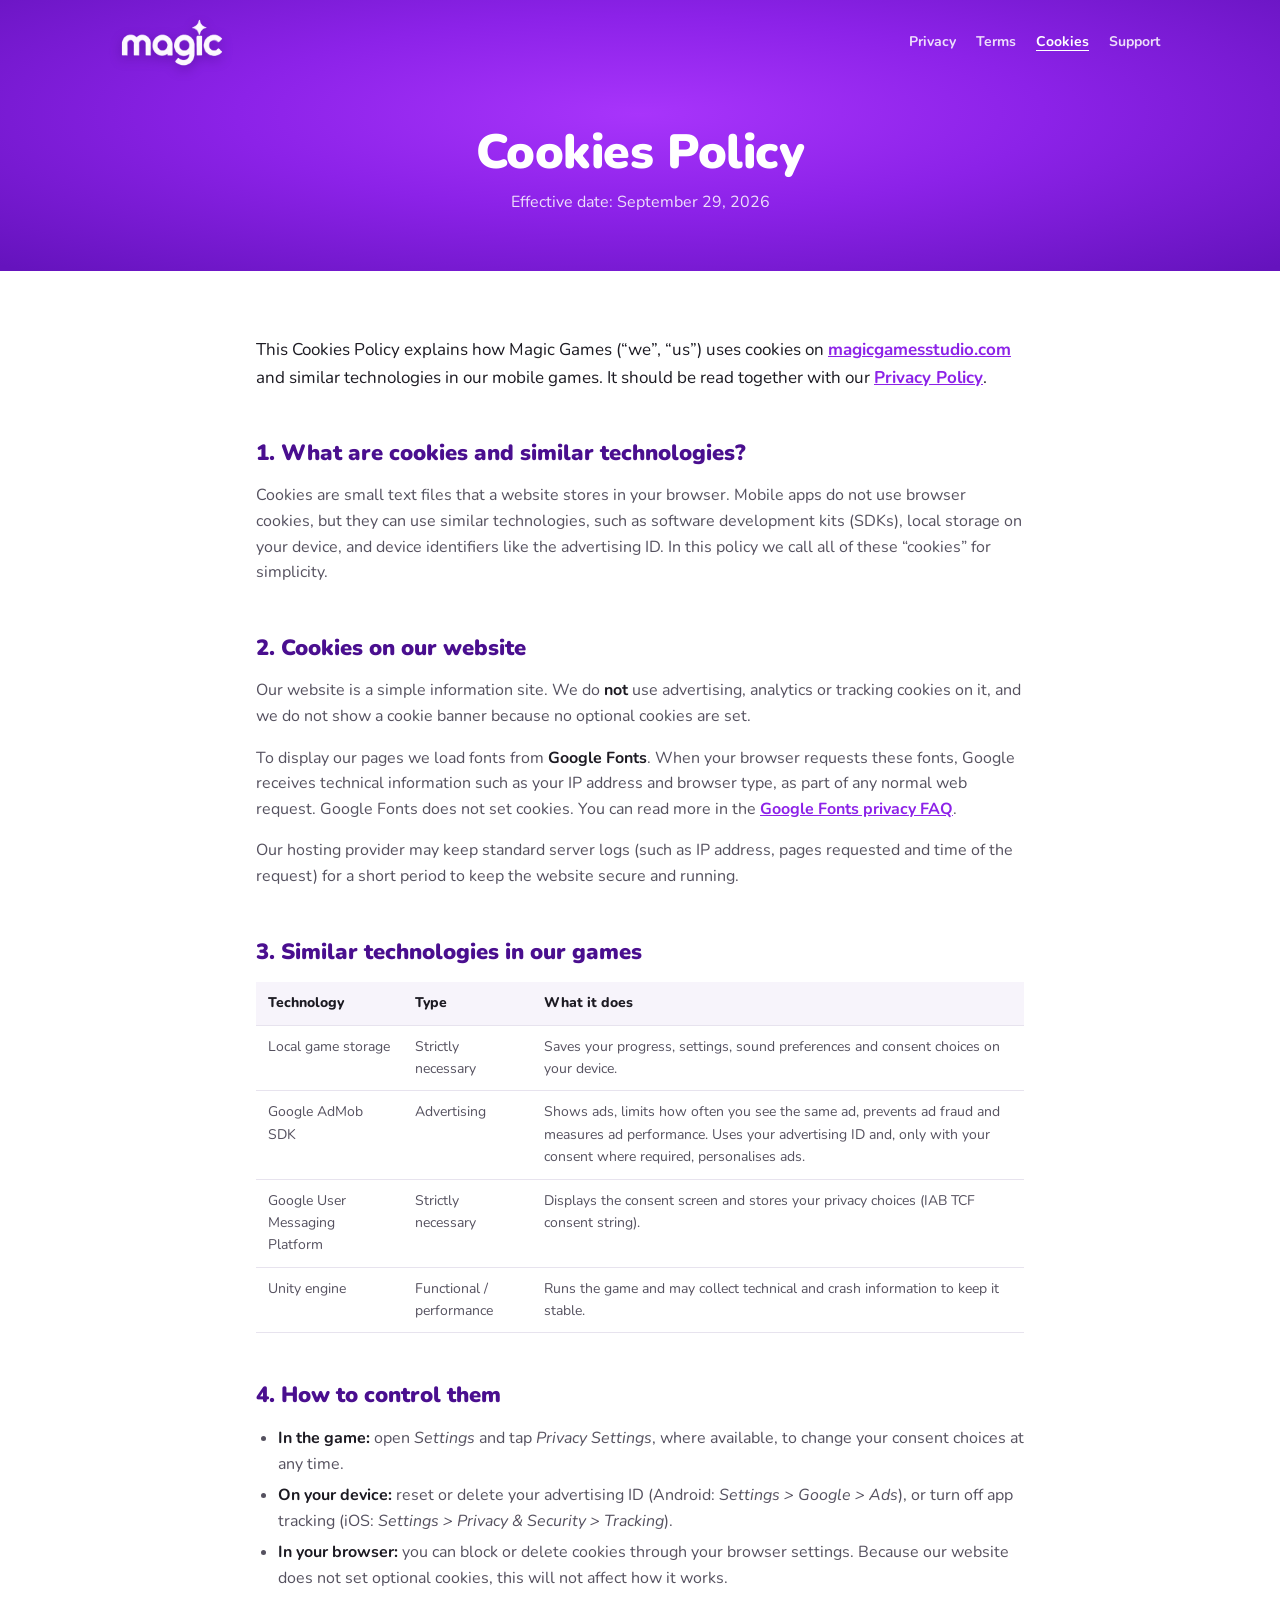
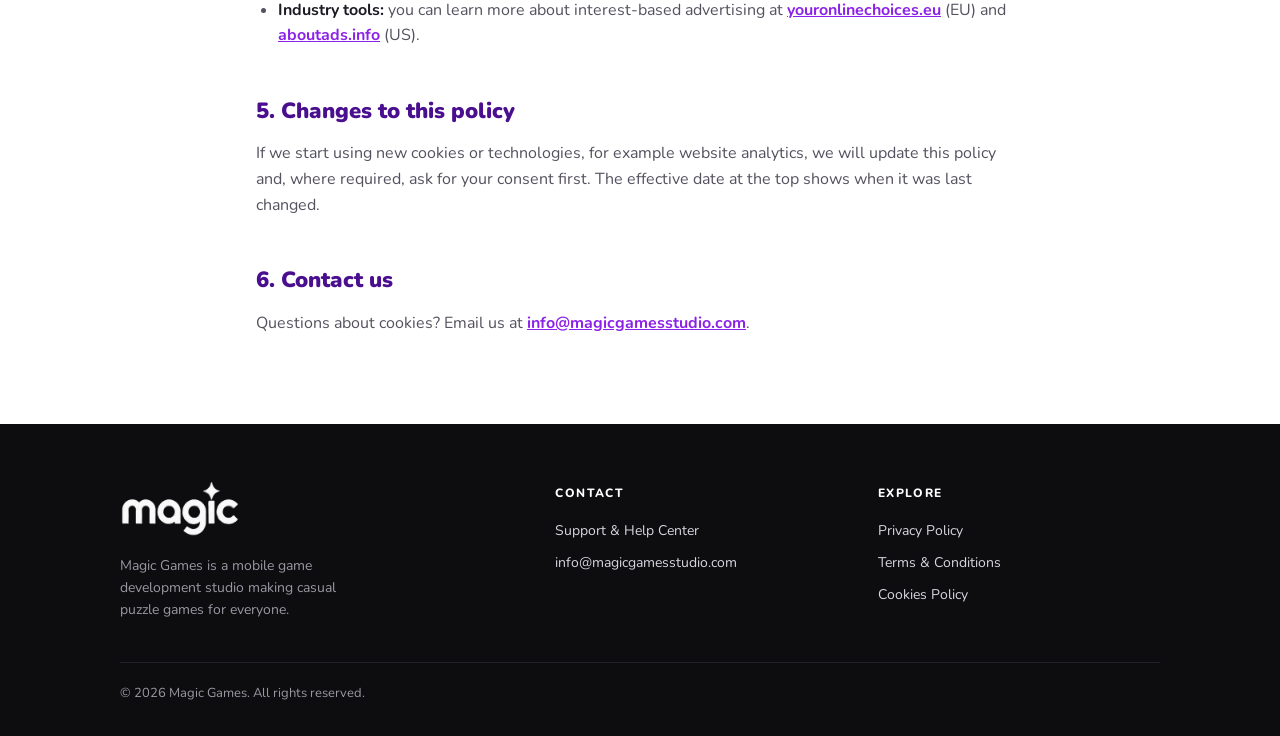
==== cookies-policy/index.html @ c6f0f84b "Magic Games website: home, privacy, terms, cookies, support Co-Authored-By: Claude Opus 5.5 <noreply" ====
<!doctype html>
<html lang="en">
<head>
  <meta charset="utf-8">
  <meta name="viewport" content="width=device-width, initial-scale=1">
  <title>Cookies Policy | Magic Games</title>
  <meta name="description" content="How Magic Games uses cookies on its website and similar technologies in its mobile games.">
  <link rel="canonical" href="https://magicgamesstudio.com/cookies-policy/">
  <meta name="theme-color" content="#8c22e8">
  <link rel="icon" type="image/png" href="/assets/favicon.png">
  <link rel="apple-touch-icon" href="/assets/apple-touch-icon.png">
  <link rel="preconnect" href="https://fonts.googleapis.com">
  <link rel="preconnect" href="https://fonts.gstatic.com" crossorigin>
  <link href="https://fonts.googleapis.com/css2?family=Nunito:wght@400;600;700;800;900&display=swap" rel="stylesheet">
  <link rel="stylesheet" href="/assets/style.css">
</head>
<body>
  <header class="purple-bg">
    <div class="topbar">
      <div class="topbar-inner">
        <a class="topbar-logo" href="/"><img src="/assets/logo-white-600.png" alt="Magic Games home" width="600" height="281"></a>
        <nav aria-label="Legal">
          <a href="/privacy-policy/">Privacy</a>
          <a href="/terms-conditions/">Terms</a>
          <a href="/cookies-policy/" aria-current="page">Cookies</a>
          <a href="/support/">Support</a>
        </nav>
      </div>
    </div>
    <div class="page-head">
      <h1>Cookies Policy</h1>
      <p>Effective date: September 29, 2026</p>
    </div>
  </header>

  <main class="doc">
    <p class="lead">This Cookies Policy explains how Magic Games (&ldquo;we&rdquo;, &ldquo;us&rdquo;) uses cookies on <a href="https://magicgamesstudio.com">magicgamesstudio.com</a> and similar technologies in our mobile games. It should be read together with our <a href="/privacy-policy/">Privacy Policy</a>.</p>

    <h2 id="what">1. What are cookies and similar technologies?</h2>
    <p>Cookies are small text files that a website stores in your browser. Mobile apps do not use browser cookies, but they can use similar technologies, such as software development kits (SDKs), local storage on your device, and device identifiers like the advertising ID. In this policy we call all of these &ldquo;cookies&rdquo; for simplicity.</p>

    <h2 id="website">2. Cookies on our website</h2>
    <p>Our website is a simple information site. We do <strong>not</strong> use advertising, analytics or tracking cookies on it, and we do not show a cookie banner because no optional cookies are set.</p>
    <p>To display our pages we load fonts from <strong>Google Fonts</strong>. When your browser requests these fonts, Google receives technical information such as your IP address and browser type, as part of any normal web request. Google Fonts does not set cookies. You can read more in the <a href="https://developers.google.com/fonts/faq/privacy" target="_blank" rel="noopener">Google Fonts privacy FAQ</a>.</p>
    <p>Our hosting provider may keep standard server logs (such as IP address, pages requested and time of the request) for a short period to keep the website secure and running.</p>

    <h2 id="games">3. Similar technologies in our games</h2>
    <div class="table-wrap">
      <table>
        <thead>
          <tr><th>Technology</th><th>Type</th><th>What it does</th></tr>
        </thead>
        <tbody>
          <tr><td>Local game storage</td><td>Strictly necessary</td><td>Saves your progress, settings, sound preferences and consent choices on your device.</td></tr>
          <tr><td>Google AdMob SDK</td><td>Advertising</td><td>Shows ads, limits how often you see the same ad, prevents ad fraud and measures ad performance. Uses your advertising ID and, only with your consent where required, personalises ads.</td></tr>
          <tr><td>Google User Messaging Platform</td><td>Strictly necessary</td><td>Displays the consent screen and stores your privacy choices (IAB TCF consent string).</td></tr>
          <tr><td>Unity engine</td><td>Functional / performance</td><td>Runs the game and may collect technical and crash information to keep it stable.</td></tr>
        </tbody>
      </table>
    </div>

    <h2 id="control">4. How to control them</h2>
    <ul>
      <li><strong>In the game:</strong> open <em>Settings</em> and tap <em>Privacy Settings</em>, where available, to change your consent choices at any time.</li>
      <li><strong>On your device:</strong> reset or delete your advertising ID (Android: <em>Settings &gt; Google &gt; Ads</em>), or turn off app tracking (iOS: <em>Settings &gt; Privacy &amp; Security &gt; Tracking</em>).</li>
      <li><strong>In your browser:</strong> you can block or delete cookies through your browser settings. Because our website does not set optional cookies, this will not affect how it works.</li>
      <li><strong>Industry tools:</strong> you can learn more about interest-based advertising at <a href="https://www.youronlinechoices.eu/" target="_blank" rel="noopener">youronlinechoices.eu</a> (EU) and <a href="https://optout.aboutads.info/" target="_blank" rel="noopener">aboutads.info</a> (US).</li>
    </ul>

    <h2 id="changes">5. Changes to this policy</h2>
    <p>If we start using new cookies or technologies, for example website analytics, we will update this policy and, where required, ask for your consent first. The effective date at the top shows when it was last changed.</p>

    <h2 id="contact">6. Contact us</h2>
    <p>Questions about cookies? Email us at <a href="mailto:info@magicgamesstudio.com">info@magicgamesstudio.com</a>.</p>
  </main>

  <footer class="site-footer">
    <div class="footer-inner">
      <div class="footer-brand">
        <a href="/"><img class="footer-logo" src="/assets/logo-white-600.png" alt="Magic Games" width="600" height="281"></a>
        <p class="footer-about">Magic Games is a mobile game development studio making casual puzzle games for everyone.</p>
      </div>
      <div>
        <h2>Contact</h2>
        <ul>
          <li><a href="/support/">Support &amp; Help Center</a></li>
          <li><a href="mailto:info@magicgamesstudio.com">info@magicgamesstudio.com</a></li>
        </ul>
      </div>
      <div>
        <h2>Explore</h2>
        <ul>
          <li><a href="/privacy-policy/">Privacy Policy</a></li>
          <li><a href="/terms-conditions/">Terms &amp; Conditions</a></li>
          <li><a href="/cookies-policy/">Cookies Policy</a></li>
        </ul>
      </div>
    </div>
    <div class="footer-bottom">&copy; 2026 Magic Games. All rights reserved.</div>
  </footer>
</body>
</html>
---- assets/style.css ----
:root {
  --purple-hi: #a834fb;
  --purple: #8c22e8;
  --purple-lo: #6513bd;
  --purple-ink: #4a0f8f;
  --ink: #1c1a22;
  --ink-soft: #55515f;
  --line: #e7e3ee;
  --paper: #ffffff;
  --paper-soft: #f7f4fb;
  --footer: #0d0d0f;
  --footer-text: #9a97a3;
  --radius: 14px;
  --font: "Nunito", -apple-system, BlinkMacSystemFont, "Segoe UI", Roboto, "Helvetica Neue", Arial, sans-serif;
}

*, *::before, *::after { box-sizing: border-box; }

html { -webkit-text-size-adjust: 100%; scroll-behavior: smooth; }

body {
  margin: 0;
  font-family: var(--font);
  color: var(--ink);
  background: var(--paper);
  line-height: 1.6;
  display: flex;
  flex-direction: column;
  min-height: 100vh;
  min-height: 100svh;
}

a { color: inherit; }
img { max-width: 100%; display: block; }

.purple-bg {
  background:
    radial-gradient(ellipse 70% 80% at 50% 42%, var(--purple-hi) 0%, var(--purple) 45%, var(--purple-lo) 100%);
  color: #fff;
}

/* ---------- Home hero ---------- */

.hero {
  flex: 1;
  min-height: 70vh;
  min-height: 70svh;
  display: flex;
  flex-direction: column;
  align-items: center;
  justify-content: center;
  gap: clamp(28px, 5vh, 48px);
  padding: 64px 16px;
  text-align: center;
}

.hero-logo {
  width: clamp(220px, 36vw, 500px);
  height: auto;
  filter: drop-shadow(0 14px 18px rgba(55, 0, 110, 0.45));
  animation: float 6s ease-in-out infinite;
}

.hero h1 {
  position: absolute;
  width: 1px; height: 1px;
  overflow: hidden;
  clip: rect(0 0 0 0);
}

@keyframes float {
  0%, 100% { transform: translateY(0); }
  50% { transform: translateY(-8px); }
}

@media (prefers-reduced-motion: reduce) {
  .hero-logo { animation: none; }
  html { scroll-behavior: auto; }
}

.store-row {
  display: flex;
  flex-wrap: wrap;
  justify-content: center;
  gap: 12px;
}

.store-btn {
  display: inline-flex;
  align-items: center;
  gap: 10px;
  min-width: 150px;
  height: 52px;
  padding: 0 18px 0 14px;
  border-radius: 10px;
  background: #000;
  border: 1px solid rgba(255, 255, 255, 0.55);
  color: #fff;
  text-decoration: none;
  transition: transform 0.15s ease, box-shadow 0.15s ease;
}

.store-btn:hover { transform: translateY(-2px); box-shadow: 0 8px 20px rgba(30, 0, 70, 0.35); }
.store-btn:focus-visible { outline: 3px solid #fff; outline-offset: 3px; }

.store-btn svg { width: 26px; height: 26px; flex: none; fill: currentColor; }

.store-btn span { display: flex; flex-direction: column; text-align: left; line-height: 1.1; }
.store-btn small { font-size: 10px; letter-spacing: 0.02em; opacity: 0.9; }
.store-btn strong { font-size: 19px; font-weight: 700; letter-spacing: -0.01em; }

/* ---------- Footer ---------- */

.site-footer {
  background: var(--footer);
  color: var(--footer-text);
  padding: 56px 16px 32px;
  font-size: 14px;
}

.footer-inner {
  max-width: 1040px;
  margin: 0 auto;
  display: grid;
  grid-template-columns: 1.4fr 1fr 1fr;
  gap: 40px;
}

.footer-logo { width: 120px; height: auto; margin-bottom: 18px; }

.footer-about { max-width: 250px; margin: 0; }

.site-footer h2 {
  margin: 4px 0 16px;
  color: #fff;
  font-size: 12px;
  font-weight: 800;
  letter-spacing: 0.12em;
  text-transform: uppercase;
}

.site-footer ul { list-style: none; margin: 0; padding: 0; display: grid; gap: 10px; }

.site-footer a { color: #d9d6e0; text-decoration: none; }
.site-footer a:hover { color: #fff; text-decoration: underline; }

.footer-bottom {
  max-width: 1040px;
  margin: 40px auto 0;
  padding-top: 20px;
  border-top: 1px solid #222128;
  font-size: 13px;
}

@media (max-width: 720px) {
  .footer-inner { grid-template-columns: 1fr 1fr; gap: 32px; }
  .footer-brand { grid-column: 1 / -1; }
}

@media (max-width: 420px) {
  .footer-inner { grid-template-columns: 1fr; }
}

/* ---------- Document pages ---------- */

.topbar {
  padding: 18px 16px;
}

.topbar-inner {
  max-width: 1040px;
  margin: 0 auto;
  display: flex;
  align-items: center;
  justify-content: space-between;
  gap: 16px;
}

.topbar-logo img { width: 104px; height: auto; filter: drop-shadow(0 4px 6px rgba(55, 0, 110, 0.4)); }

.topbar nav { display: flex; flex-wrap: wrap; gap: 6px 20px; font-size: 14px; font-weight: 700; }
.topbar nav a { text-decoration: none; opacity: 0.85; }
.topbar nav a:hover, .topbar nav a[aria-current="page"] { opacity: 1; text-decoration: underline; text-underline-offset: 4px; }

.page-head {
  padding: 40px 16px 56px;
  text-align: center;
}

.page-head h1 {
  margin: 0;
  font-size: clamp(30px, 6vw, 48px);
  font-weight: 900;
  letter-spacing: -0.01em;
  line-height: 1.15;
}

.page-head p { margin: 10px 0 0; opacity: 0.85; }

.doc {
  flex: 1;
  width: 100%;
  max-width: 800px;
  margin: 0 auto;
  padding: 48px 16px 72px;
  font-size: 16px;
}

.doc h2 {
  margin: 48px 0 12px;
  font-size: 22px;
  font-weight: 900;
  color: var(--purple-ink);
  line-height: 1.3;
  scroll-margin-top: 16px;
}

.doc h3 { margin: 28px 0 8px; font-size: 17px; font-weight: 800; }

.doc p, .doc li { color: var(--ink-soft); }
.doc strong { color: var(--ink); }
.doc ul { padding-left: 22px; }
.doc li { margin: 6px 0; }
.doc a { color: var(--purple); font-weight: 700; }

.doc .lead { font-size: 17px; color: var(--ink); }

.toc {
  margin: 28px 0 8px;
  padding: 20px 24px;
  background: var(--paper-soft);
  border: 1px solid var(--line);
  border-radius: var(--radius);
}

.toc h2 { margin: 0 0 8px; font-size: 13px; letter-spacing: 0.12em; text-transform: uppercase; color: var(--ink); }
.toc ol { margin: 0; padding-left: 20px; columns: 2; column-gap: 32px; }
.toc li { margin: 4px 0; break-inside: avoid; }
.toc a { font-weight: 600; text-decoration: none; }
.toc a:hover { text-decoration: underline; }

@media (max-width: 600px) { .toc ol { columns: 1; } }

@media (max-width: 520px) {
  .store-row { flex-direction: column; align-items: center; }
  .store-btn { width: 220px; }
  .topbar-logo img { width: 84px; }
  .topbar nav { flex-wrap: nowrap; gap: 14px; font-size: 13px; }
}

.table-wrap { overflow-x: auto; margin: 16px 0; }

.doc table { width: 100%; border-collapse: collapse; font-size: 14px; min-width: 520px; }
.doc th, .doc td { text-align: left; vertical-align: top; padding: 10px 12px; border-bottom: 1px solid var(--line); color: var(--ink-soft); }
.doc th { color: var(--ink); background: var(--paper-soft); font-weight: 800; }

.callout {
  margin: 20px 0;
  padding: 16px 20px;
  border-left: 4px solid var(--purple);
  background: var(--paper-soft);
  border-radius: 0 var(--radius) var(--radius) 0;
}

.callout p { margin: 0; }

.faq details {
  border: 1px solid var(--line);
  border-radius: var(--radius);
  padding: 0 20px;
  margin: 12px 0;
  background: var(--paper);
}

.faq summary {
  cursor: pointer;
  padding: 16px 0;
  font-weight: 800;
  color: var(--ink);
  list-style-position: outside;
}

.faq details[open] summary { border-bottom: 1px solid var(--line); margin-bottom: 8px; }

.contact-card {
  margin: 24px 0;
  padding: 28px;
  border-radius: var(--radius);
  text-align: center;
}

.contact-card p { color: rgba(255, 255, 255, 0.9); margin: 0 0 16px; }

.contact-card a.button {
  display: inline-block;
  padding: 12px 24px;
  border-radius: 999px;
  background: #fff;
  color: var(--purple-ink);
  font-weight: 900;
  text-decoration: none;
}

.not-found { flex: 1; display: flex; flex-direction: column; align-items: center; justify-content: center; gap: 20px; padding: 64px 16px; text-align: center; }
.not-found h1 { margin: 0; font-size: clamp(34px, 7vw, 56px); font-weight: 900; }
.not-found a { font-weight: 800; }
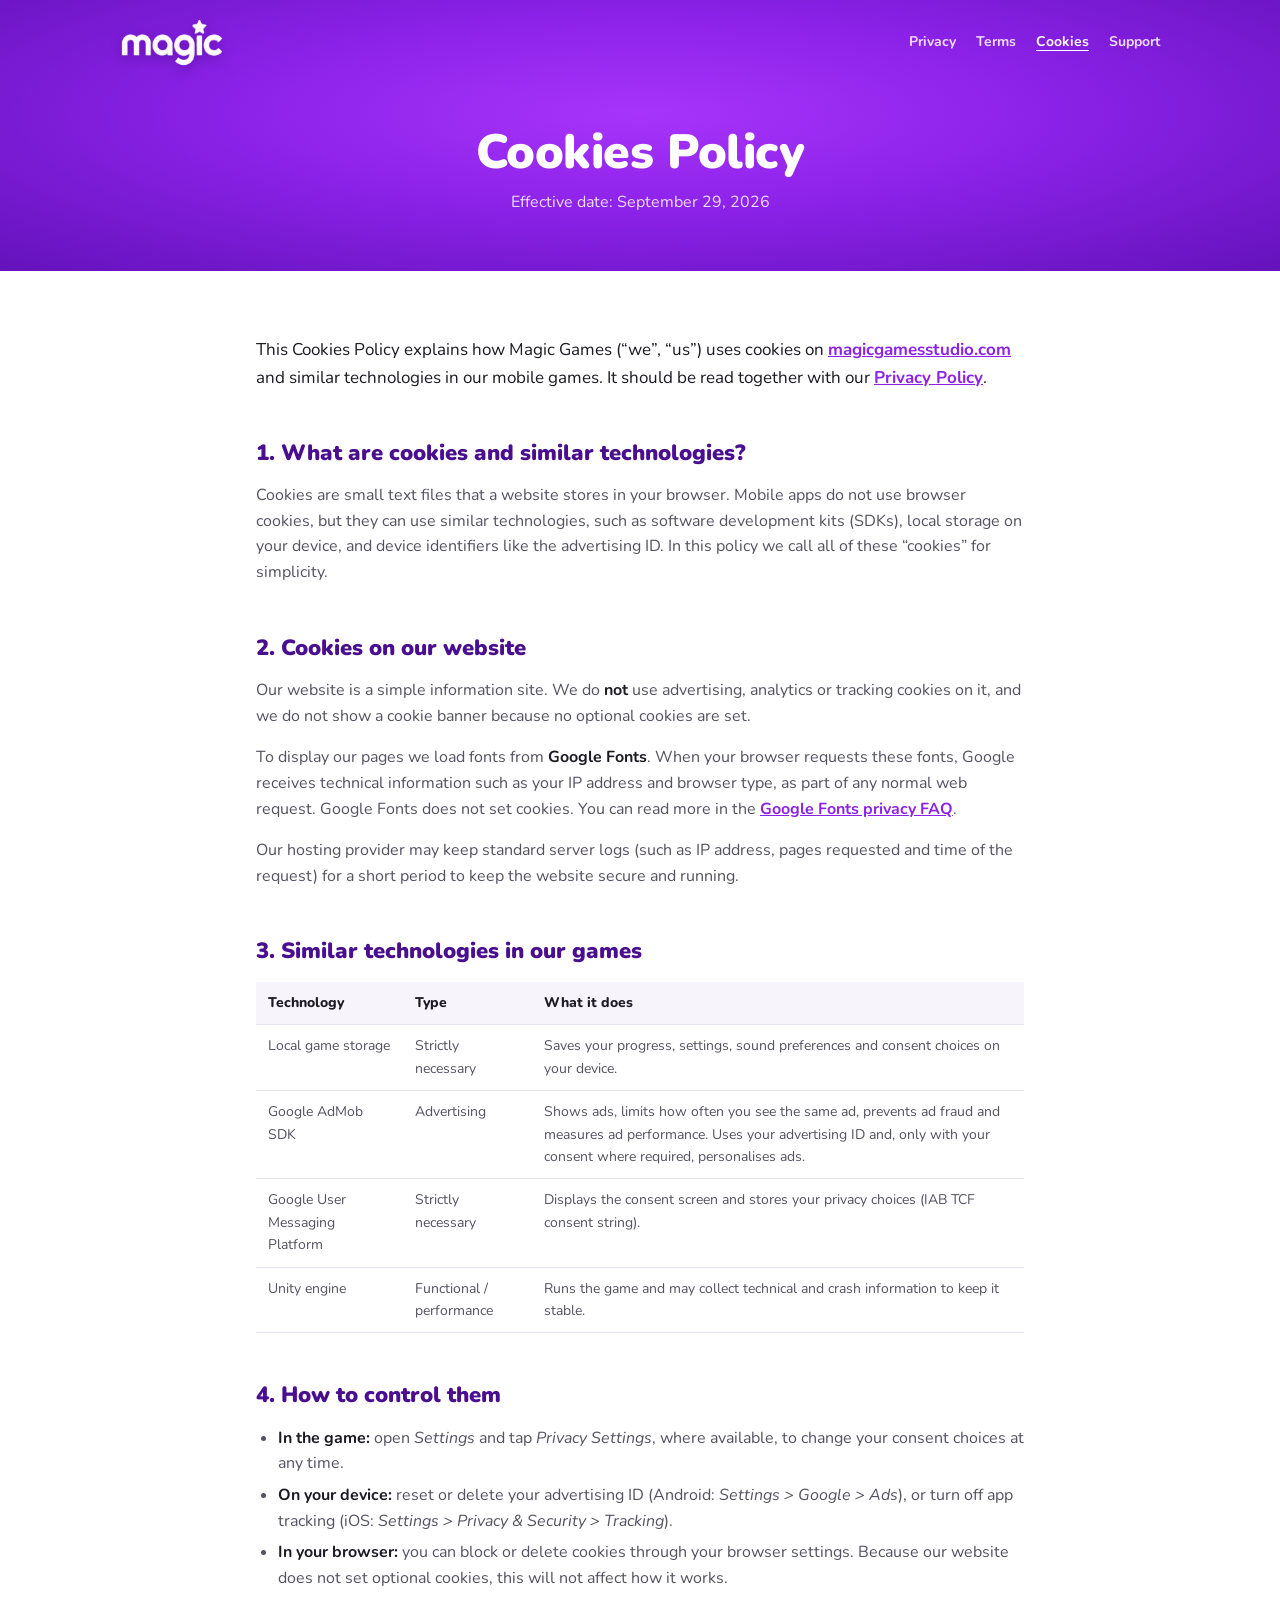
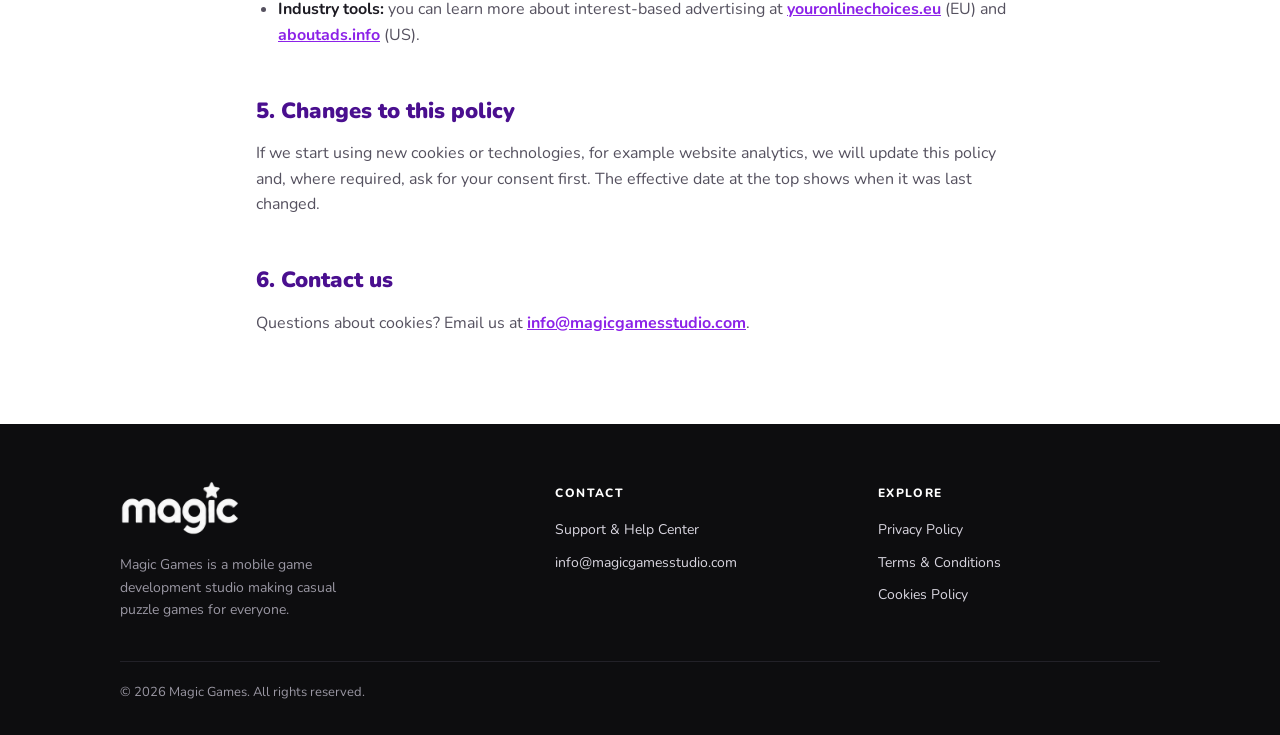
==== commit 07589a29: "Swap in the new star logo (logo, favicon, touch icon, og image) Co-Authored-By: Claude Opus 5.5 <nor" ====
--- a/cookies-policy/index.html
+++ b/cookies-policy/index.html
@@ -18,7 +18,7 @@
   <header class="purple-bg">
     <div class="topbar">
       <div class="topbar-inner">
-        <a class="topbar-logo" href="/"><img src="/assets/logo-white-600.png" alt="Magic Games home" width="600" height="281"></a>
+        <a class="topbar-logo" href="/"><img src="/assets/logo-white-600.png" alt="Magic Games home" width="600" height="280"></a>
         <nav aria-label="Legal">
           <a href="/privacy-policy/">Privacy</a>
           <a href="/terms-conditions/">Terms</a>
@@ -77,7 +77,7 @@
   <footer class="site-footer">
     <div class="footer-inner">
       <div class="footer-brand">
-        <a href="/"><img class="footer-logo" src="/assets/logo-white-600.png" alt="Magic Games" width="600" height="281"></a>
+        <a href="/"><img class="footer-logo" src="/assets/logo-white-600.png" alt="Magic Games" width="600" height="280"></a>
         <p class="footer-about">Magic Games is a mobile game development studio making casual puzzle games for everyone.</p>
       </div>
       <div>
